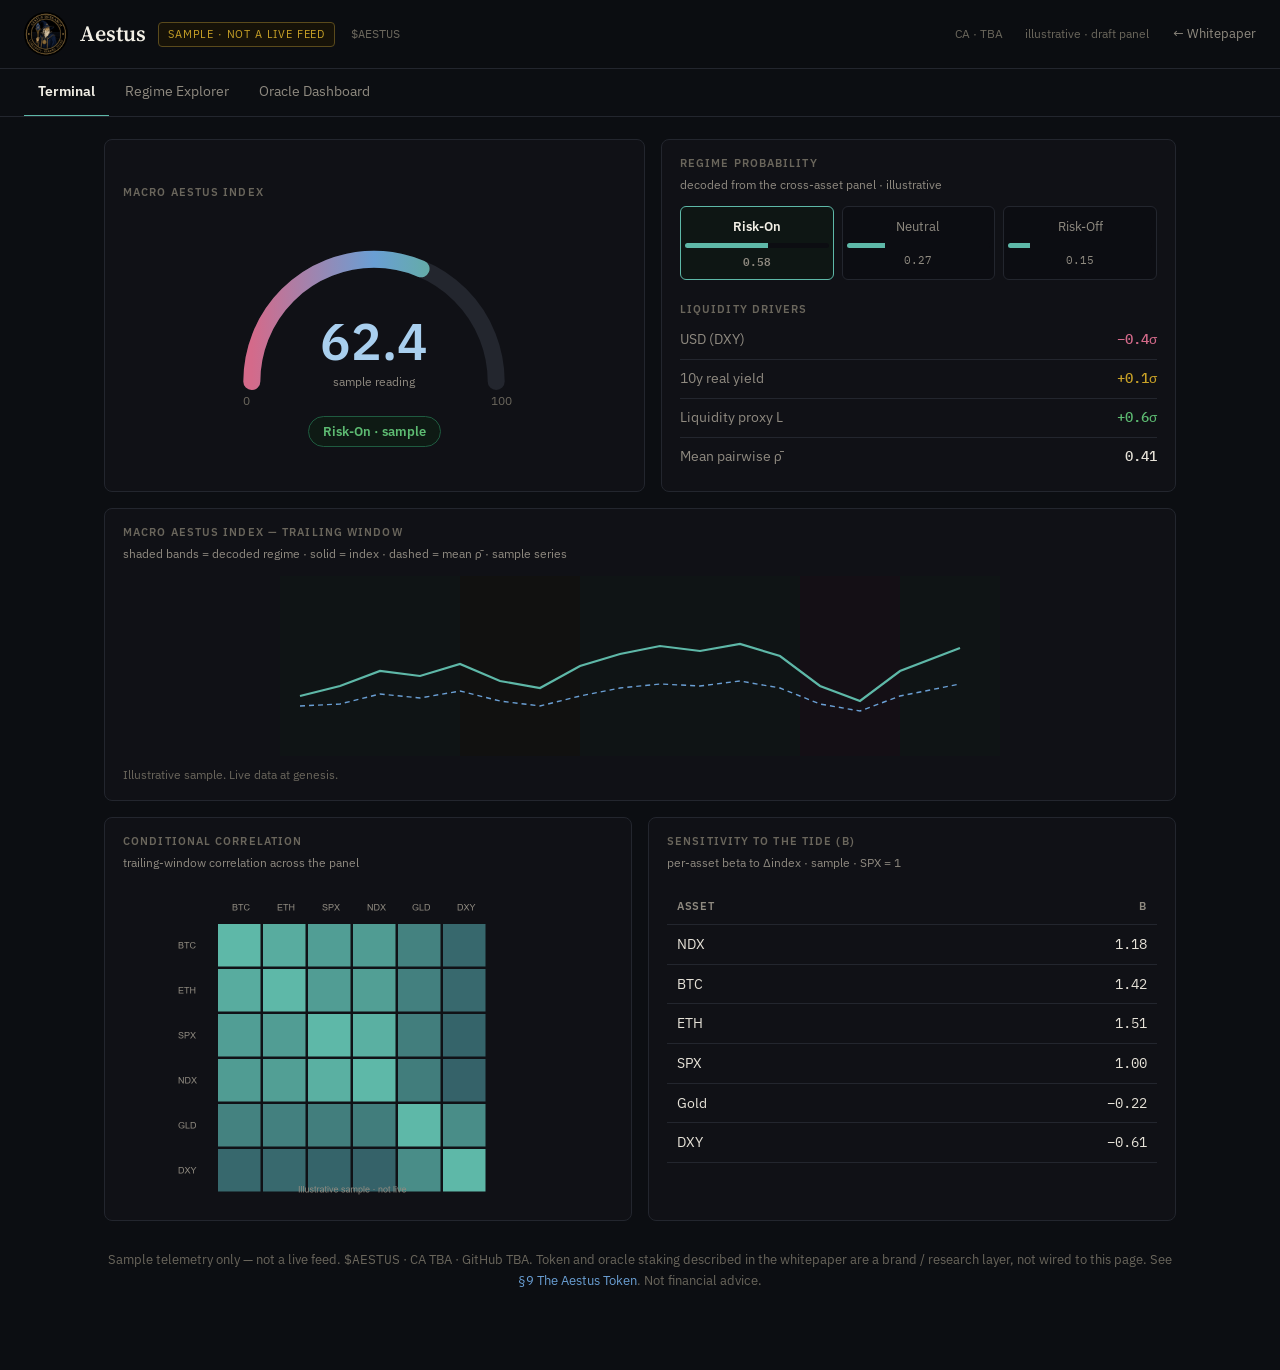
==== terminal.html @ 65a4066f "Add Aestus whitepaper site, SAMPLE Terminal, and brand assets. Co-authored-by: Cursor <cursoragent@c" ====
<!DOCTYPE html>
<html lang="en">
<head>
  <meta charset="UTF-8" />
  <meta name="viewport" content="width=device-width, initial-scale=1" />
  <title>Aestus Terminal</title>
  <meta name="description" content="Aestus Terminal — sample reading of the Macro Aestus Index." />
  <link rel="icon" href="assets/favicon.ico" sizes="any" />
  <link rel="icon" type="image/png" sizes="32x32" href="assets/favicon-32.png" />
  <link rel="icon" type="image/png" sizes="16x16" href="assets/favicon-16.png" />
  <link rel="apple-touch-icon" sizes="180x180" href="assets/apple-touch-icon.png" />
  <link rel="preconnect" href="https://fonts.googleapis.com" />
  <link rel="preconnect" href="https://fonts.gstatic.com" crossorigin />
  <link href="https://fonts.googleapis.com/css2?family=IBM+Plex+Mono:wght@400;500&family=IBM+Plex+Sans:wght@400;500;600&family=Source+Serif+4:wght@400;600&display=swap" rel="stylesheet" />
  <link rel="stylesheet" href="style.css" />
</head>
<body>
<div class="topbar">
  <img src="assets/logo.png" alt="Aestus" />
  <span class="name">Aestus</span>
  <span class="badge">SAMPLE · not a live feed</span>
  <span class="meta mono" style="margin-left:4px">$AESTUS</span>
  <span class="spacer"></span>
  <span class="meta">CA · TBA</span>
  <span class="meta" style="margin-left:10px">illustrative · draft panel</span>
  <a href="index.html" style="font-size:13px;color:var(--muted);margin-left:12px">← Whitepaper</a>
</div>

<nav class="tabs" aria-label="Terminal views">
  <a href="#terminal" data-tab="terminal" class="active">Terminal</a>
  <a href="#regime" data-tab="regime">Regime Explorer</a>
  <a href="#oracle" data-tab="oracle">Oracle Dashboard</a>
</nav>

<div class="wrap">
  <section class="view active" id="view-terminal">
    <div class="grid row12">
      <div class="tcard gaugewrap">
        <h2 style="align-self:flex-start">Macro Aestus Index</h2>
        <svg viewBox="0 0 320 196" style="width:100%;max-width:340px" aria-label="Sample index gauge">
          <defs>
            <linearGradient id="g" x1="0" y1="0" x2="1" y2="0">
              <stop offset="0" stop-color="#d46a8a"/>
              <stop offset="0.5" stop-color="#6a9fd4"/>
              <stop offset="1" stop-color="#5dbb72"/>
            </linearGradient>
          </defs>
          <path d="M45 168 A 115 115 0 0 1 275 168" fill="none" stroke="#23262e" stroke-width="16" stroke-linecap="round"/>
          <path id="gaugeArc" d="M45 168 A 115 115 0 0 1 275 168" fill="none" stroke="url(#g)" stroke-width="16" stroke-linecap="round" stroke-dasharray="226 1000"/>
          <text x="160" y="148" text-anchor="middle" font-family="Source Serif 4,serif" font-size="48" font-weight="600" fill="#a9cfee">62.4</text>
          <text x="160" y="172" text-anchor="middle" font-size="11.5" fill="#8f8a80">sample reading</text>
          <text x="40" y="190" text-anchor="middle" font-size="11" fill="#6a665c">0</text>
          <text x="280" y="190" text-anchor="middle" font-size="11" fill="#6a665c">100</text>
        </svg>
        <div class="regime-tag">Risk-On · sample</div>
      </div>
      <div class="tcard">
        <h2>Regime probability</h2>
        <div class="sub">decoded from the cross-asset panel · illustrative</div>
        <div class="regime-pill-row">
          <div class="pill cur">Risk-On<div class="prob"><i style="width:58%"></i></div><div class="mono" style="font-size:11px;margin-top:4px;color:var(--muted)">0.58</div></div>
          <div class="pill">Neutral<div class="prob"><i style="width:27%"></i></div><div class="mono" style="font-size:11px;margin-top:4px;color:var(--muted)">0.27</div></div>
          <div class="pill">Risk-Off<div class="prob"><i style="width:15%"></i></div><div class="mono" style="font-size:11px;margin-top:4px;color:var(--muted)">0.15</div></div>
        </div>
        <h2 style="margin-top:22px">Liquidity drivers</h2>
        <div class="drv"><span class="k">USD (DXY)</span><span class="v" style="color:var(--off)">−0.4σ</span></div>
        <div class="drv"><span class="k">10y real yield</span><span class="v" style="color:var(--warn)">+0.1σ</span></div>
        <div class="drv"><span class="k">Liquidity proxy L</span><span class="v" style="color:var(--green)">+0.6σ</span></div>
        <div class="drv"><span class="k">Mean pairwise ρ̄</span><span class="v">0.41</span></div>
      </div>
    </div>

    <div class="tcard" style="margin-top:16px">
      <h2>Macro Aestus Index — trailing window</h2>
      <div class="sub">shaded bands = decoded regime · solid = index · dashed = mean ρ̄ · sample series</div>
      <svg class="sample-chart" viewBox="0 0 720 180" aria-hidden="true">
        <rect x="0" y="0" width="180" height="180" fill="#0e1a14" opacity="0.45"/>
        <rect x="180" y="0" width="120" height="180" fill="#161208" opacity="0.35"/>
        <rect x="300" y="0" width="220" height="180" fill="#0e1a14" opacity="0.45"/>
        <rect x="520" y="0" width="100" height="180" fill="#1a0e14" opacity="0.4"/>
        <rect x="620" y="0" width="100" height="180" fill="#0e1a14" opacity="0.45"/>
        <polyline fill="none" stroke="#5eb8a8" stroke-width="2.2"
          points="20,120 60,110 100,95 140,100 180,88 220,105 260,112 300,90 340,78 380,70 420,75 460,68 500,80 540,110 580,125 620,95 680,72"/>
        <polyline fill="none" stroke="#6a9fd4" stroke-width="1.4" stroke-dasharray="5 4"
          points="20,130 60,128 100,118 140,122 180,115 220,125 260,130 300,120 340,112 380,108 420,110 460,105 500,112 540,128 580,135 620,120 680,108"/>
      </svg>
      <div class="note">Illustrative sample. Live data at genesis.</div>
    </div>

    <div class="grid row2" style="margin-top:16px">
      <div class="tcard">
        <h2>Conditional correlation</h2>
        <div class="sub">trailing-window correlation across the panel</div>
        <img class="heatimg" src="assets/heatmap.png" width="420" height="320" alt="Illustrative correlation heatmap" />
      </div>
      <div class="tcard">
        <h2>Sensitivity to the tide (β)</h2>
        <div class="sub">per-asset beta to Δindex · sample · SPX = 1</div>
        <table>
          <thead><tr><th>Asset</th><th style="text-align:right">β</th></tr></thead>
          <tbody>
            <tr><td>NDX</td><td class="mono" style="text-align:right">1.18</td></tr>
            <tr><td>BTC</td><td class="mono" style="text-align:right">1.42</td></tr>
            <tr><td>ETH</td><td class="mono" style="text-align:right">1.51</td></tr>
            <tr><td>SPX</td><td class="mono" style="text-align:right">1.00</td></tr>
            <tr><td>Gold</td><td class="mono" style="text-align:right">−0.22</td></tr>
            <tr><td>DXY</td><td class="mono" style="text-align:right">−0.61</td></tr>
          </tbody>
        </table>
      </div>
    </div>
  </section>

  <section class="view" id="view-regime">
    <div class="grid row12">
      <div class="tcard">
        <h2>Hidden Markov regime model</h2>
        <div class="sub">3 latent states · illustrative topology</div>
        <svg viewBox="0 0 360 180" style="width:100%;height:auto;display:block">
          <circle cx="55" cy="95" r="34" fill="#0e1a14" stroke="#5dbb72" stroke-width="1.5"/>
          <text x="55" y="92" text-anchor="middle" fill="#e9efe9" font-size="12" font-weight="600">Risk-On</text>
          <text x="55" y="108" text-anchor="middle" fill="#7e8a7e" font-size="9">low ρ̄</text>
          <circle cx="180" cy="95" r="34" fill="#161208" stroke="#c9a227" stroke-width="1.5"/>
          <text x="180" y="92" text-anchor="middle" fill="#efe9e0" font-size="12" font-weight="600">Neutral</text>
          <text x="180" y="108" text-anchor="middle" fill="#8b8275" font-size="9">mid ρ̄</text>
          <circle cx="305" cy="95" r="34" fill="#1a0e14" stroke="#d46a8a" stroke-width="1.5"/>
          <text x="305" y="92" text-anchor="middle" fill="#fbe7ee" font-size="12" font-weight="600">Risk-Off</text>
          <text x="305" y="108" text-anchor="middle" fill="#d68aa0" font-size="9">ρ̄ → 1</text>
          <path d="M90 85 Q120 60 145 85" fill="none" stroke="#6a9fd4" stroke-width="1.2"/>
          <path d="M215 85 Q250 60 270 85" fill="none" stroke="#6a9fd4" stroke-width="1.2"/>
        </svg>
      </div>
      <div class="tcard">
        <h2>Transition matrix A · sample</h2>
        <div class="sub">P(s<sub>t</sub> | s<sub>t−1</sub>) — illustrative</div>
        <table>
          <thead><tr><th></th><th>On</th><th>Neu</th><th>Off</th></tr></thead>
          <tbody>
            <tr><td>On</td><td class="mono">0.94</td><td class="mono">0.05</td><td class="mono">0.01</td></tr>
            <tr><td>Neu</td><td class="mono">0.06</td><td class="mono">0.88</td><td class="mono">0.06</td></tr>
            <tr><td>Off</td><td class="mono">0.02</td><td class="mono">0.16</td><td class="mono">0.82</td></tr>
          </tbody>
        </table>
        <div class="note">Sample persistence. Not estimated from a live window on this page.</div>
      </div>
    </div>
    <div class="tcard" style="margin-top:16px">
      <h2>Regime statistics · sample</h2>
      <table>
        <thead><tr><th>Regime</th><th style="text-align:right">Mean ρ̄</th><th style="text-align:right">Ann. vol</th><th style="text-align:right">Share</th></tr></thead>
        <tbody>
          <tr><td>Risk-On</td><td class="mono" style="text-align:right">0.32</td><td class="mono" style="text-align:right">12%</td><td class="mono" style="text-align:right">48%</td></tr>
          <tr><td>Neutral</td><td class="mono" style="text-align:right">0.45</td><td class="mono" style="text-align:right">16%</td><td class="mono" style="text-align:right">34%</td></tr>
          <tr><td>Risk-Off</td><td class="mono" style="text-align:right">0.78</td><td class="mono" style="text-align:right">28%</td><td class="mono" style="text-align:right">18%</td></tr>
        </tbody>
      </table>
    </div>
  </section>

  <section class="view" id="view-oracle">
    <div class="grid row12">
      <div class="tcard">
        <h2>Latest report · sample</h2>
        <div class="sub">model output shape for one epoch</div>
        <div class="kv"><span class="k">Regime</span><span class="v">Risk-On</span></div>
        <div class="kv"><span class="k">Index T</span><span class="v">62.4</span></div>
        <div class="kv"><span class="k">P(on)</span><span class="v">0.58</span></div>
        <div class="kv"><span class="k">Methodology</span><span class="v">v0.1-draft</span></div>
        <div class="kv"><span class="k">Input hash</span><span class="v">0xsample…</span></div>
        <div class="note">On-chain contract is <strong>not deployed</strong>. Operator fields are placeholders.</div>
      </div>
      <div class="tcard">
        <h2>Oracle parameters · research vision</h2>
        <div class="sub">direction, not entitlement</div>
        <div class="kv"><span class="k">Settlement chain</span><span class="v">L2 · TBA</span></div>
        <div class="kv"><span class="k">Contract</span><span class="v">not deployed</span></div>
        <div class="kv"><span class="k">Reporting epoch</span><span class="v">1 day</span></div>
        <div class="kv"><span class="k">Challenge window</span><span class="v">hours-scale</span></div>
        <div class="kv"><span class="k">Operators</span><span class="v">1 (intended first stage)</span></div>
        <div class="kv"><span class="k">Verification</span><span class="v">optimistic</span></div>
      </div>
    </div>
    <div class="tcard" style="margin-top:16px">
      <h2>Pipeline</h2>
      <div class="sub">how a report would reach the chain — when built</div>
      <div class="flow">
        <div class="flow-node"><div class="lbl">Off-chain</div><div class="ln">data pipeline</div><div class="ln">model engine</div><div class="ln">operator node</div></div>
        <div class="flow-arrow">→</div>
        <div class="flow-node"><div class="lbl">Bridge</div><div class="ln">signed report</div><div class="ln mono">{regime, T, hash, sig}</div></div>
        <div class="flow-arrow">→</div>
        <div class="flow-node"><div class="lbl">On-chain · L2</div><div class="ln mono">AestusOracle.sol</div><div class="ln">store · challenge · finalize</div></div>
      </div>
    </div>
  </section>

  <div class="foot">
    Sample telemetry only — not a live feed.
    <span class="mono">$AESTUS</span> · CA TBA · GitHub TBA.
    Token and oracle staking described in the whitepaper are a brand / research layer,
    not wired to this page. See <a href="index.html#token">§9 The Aestus Token</a>.
    Not financial advice.
  </div>
</div>

<script>
(function () {
  var tabs = Array.prototype.slice.call(document.querySelectorAll('.tabs a'));
  var views = {
    terminal: document.getElementById('view-terminal'),
    regime: document.getElementById('view-regime'),
    oracle: document.getElementById('view-oracle')
  };
  function show(name) {
    Object.keys(views).forEach(function (k) {
      views[k].classList.toggle('active', k === name);
    });
    tabs.forEach(function (a) {
      a.classList.toggle('active', a.getAttribute('data-tab') === name);
    });
  }
  tabs.forEach(function (a) {
    a.addEventListener('click', function (e) {
      e.preventDefault();
      show(a.getAttribute('data-tab'));
      history.replaceState(null, '', '#' + a.getAttribute('data-tab'));
    });
  });
  var hash = (location.hash || '#terminal').slice(1);
  if (!views[hash]) hash = 'terminal';
  show(hash);
})();
</script>
</body>
</html>
---- style.css ----
:root {
  --paper: #0c0e12;
  --card: #08090c;
  --ink: #e6e2d8;
  --head: #f2efe6;
  --muted: #8f8a80;
  --faint: #6a665c;
  --rule: #23262e;
  --accent: #5eb8a8;
  --accent-soft: #7ec9bc;
  --gold: #c9a227;
  --navy: #1a2744;
  --link: #6a9fd4;
  --panel: #101116;
  --green: #5dbb72;
  --warn: #c9a227;
  --off: #d46a8a;
  --sidebar: 232px;
}

* { box-sizing: border-box; }
html { scroll-behavior: smooth; }
body {
  margin: 0;
  background: var(--paper);
  color: var(--ink);
  font-family: "Source Serif 4", "Times New Roman", serif;
  font-size: 17px;
  line-height: 1.62;
  -webkit-font-smoothing: antialiased;
}
a { color: var(--link); text-decoration: none; }
a:hover { text-decoration: underline; }
::selection { background: var(--link); color: #111; }

.layout {
  display: grid;
  grid-template-columns: var(--sidebar) minmax(0, 1fr);
  max-width: 1180px;
  margin: 0 auto;
}
.sidebar {
  align-self: start;
  position: sticky;
  top: 0;
  max-height: 100vh;
  overflow-y: auto;
  padding: 40px 22px 48px;
  font-family: "IBM Plex Sans", system-ui, sans-serif;
  border-right: 1px solid var(--rule);
}
.brand {
  display: flex;
  align-items: center;
  gap: 10px;
  margin: 8px 0 32px;
}
.brand img {
  height: 52px;
  width: auto;
  border-radius: 50%;
  flex: 0 0 auto;
}
.brand .word {
  font-family: "Source Serif 4", serif;
  font-size: 26px;
  font-weight: 600;
  letter-spacing: 0.02em;
  color: var(--head);
}
.nav-group { margin-top: 24px; }
.nav-label {
  font-size: 10px;
  font-weight: 600;
  text-transform: uppercase;
  letter-spacing: 0.12em;
  margin-bottom: 8px;
  color: var(--faint);
}
.nav-group a {
  display: flex;
  align-items: center;
  gap: 6px;
  color: var(--muted);
  font-size: 13px;
  line-height: 1.4;
  padding: 4px 0;
}
.nav-group a:hover { color: var(--head); text-decoration: none; }
.toc a.active { color: var(--head); font-weight: 600; }
.ext { width: 7px; height: 7px; flex: 0 0 auto; opacity: 0.7; }
.side-meta {
  display: flex;
  justify-content: space-between;
  gap: 8px;
  font-size: 12.5px;
  padding: 4px 0;
  color: var(--muted);
}
.side-meta .k { color: var(--faint); }
.side-meta .v { color: var(--head); text-align: right; }
.side-meta .mono, .mono { font-family: "IBM Plex Mono", monospace; }
a[aria-disabled="true"] {
  opacity: 0.65;
  pointer-events: none;
  cursor: default;
}

.main { min-width: 0; padding: 40px 28px 120px; }
.card {
  background: var(--card);
  max-width: 780px;
  margin: 0 auto;
  padding: 64px 56px;
  border: 1px solid var(--rule);
  animation: fadeIn 0.7s ease both;
}
@keyframes fadeIn {
  from { opacity: 0; transform: translateY(6px); }
  to { opacity: 1; transform: none; }
}
@media (prefers-reduced-motion: reduce) {
  .card { animation: none; }
  html { scroll-behavior: auto; }
}

.doc-title {
  font-size: 34px;
  line-height: 1.15;
  font-weight: 600;
  text-align: center;
  margin: 0 0 10px;
  color: var(--head);
  letter-spacing: 0.01em;
}
.subtitle {
  text-align: center;
  color: var(--accent-soft);
  font-size: 18px;
  font-style: italic;
  margin: 0 0 16px;
}
.byline {
  text-align: center;
  color: var(--muted);
  font-size: 15px;
  margin-bottom: 4px;
}
.byline a { color: var(--muted); }
.docdate {
  text-align: center;
  color: var(--faint);
  font-size: 14px;
  margin-bottom: 36px;
  font-style: italic;
}
.abstract {
  font-size: 16px;
  margin: 0 auto 24px;
  max-width: 640px;
}
.abstract .ab-label { font-weight: 600; font-style: italic; }
.keywords {
  font-size: 14px;
  color: var(--muted);
  max-width: 640px;
  margin: 0 auto 18px;
  font-family: "IBM Plex Sans", sans-serif;
}
.emblem {
  display: block;
  text-align: center;
  margin: 28px 0 8px;
}
.emblem img {
  height: 88px;
  width: auto;
  border-radius: 50%;
}

h2 {
  font-size: 24px;
  line-height: 1.35;
  font-weight: 700;
  margin: 40px 0 14px;
  scroll-margin-top: 24px;
  color: var(--head);
}
h3 {
  font-size: 18px;
  line-height: 1.35;
  font-weight: 600;
  margin: 22px 0 10px;
  scroll-margin-top: 24px;
  color: var(--head);
}
p { margin: 0 0 18px; }
ul, ol { margin: 0 0 18px; padding-left: 22px; }
li { margin: 5px 0; }
strong { font-weight: 600; }

.eq {
  text-align: center;
  font-style: italic;
  font-size: 17px;
  margin: 22px 0;
  color: var(--head);
  position: relative;
  padding: 0 36px;
}
.eq .num {
  font-style: normal;
  color: var(--faint);
  position: absolute;
  right: 0;
  font-size: 13px;
  font-family: "IBM Plex Mono", monospace;
}

pre, .algo {
  background: var(--panel);
  border: 1px solid var(--rule);
  border-radius: 4px;
  margin: 18px 0;
  font-family: "IBM Plex Mono", monospace;
  font-size: 12.5px;
  line-height: 1.55;
  color: #cfd2cf;
}
pre { padding: 14px 16px; overflow-x: auto; }
.algo .algo-title {
  background: #15161c;
  border-bottom: 1px solid var(--rule);
  padding: 8px 14px;
  font-weight: 600;
  color: var(--head);
  font-family: "IBM Plex Sans", sans-serif;
  font-size: 12.5px;
}
.algo pre { border: none; margin: 0; background: none; border-radius: 0; }
code {
  font-family: "IBM Plex Mono", monospace;
  font-size: 0.86em;
  background: var(--panel);
  padding: 1px 5px;
  border-radius: 3px;
}

table {
  width: 100%;
  border-collapse: collapse;
  margin: 18px 0;
  font-size: 14px;
  font-family: "IBM Plex Sans", sans-serif;
}
th, td {
  text-align: left;
  padding: 8px 10px;
  border-bottom: 1px solid var(--rule);
  vertical-align: top;
}
th {
  font-weight: 600;
  color: var(--muted);
  font-size: 11px;
  letter-spacing: 0.06em;
  text-transform: uppercase;
}

.figure { margin: 28px 0; text-align: center; }
.figure .frame {
  background: var(--panel);
  border: 1px solid var(--rule);
  border-radius: 6px;
  padding: 16px;
}
.figcaption {
  font-size: 13.5px;
  color: var(--muted);
  margin-top: 10px;
  font-style: italic;
  text-align: left;
}
.callout {
  border-left: 3px solid var(--gold);
  background: #12100c;
  padding: 12px 16px;
  margin: 20px 0;
  font-size: 16px;
}
.honesty {
  border: 1px solid var(--rule);
  background: #0e1014;
  padding: 18px 20px;
  margin: 22px 0;
}
.honesty h4 {
  margin: 0 0 10px;
  font-family: "IBM Plex Sans", sans-serif;
  font-size: 12px;
  letter-spacing: 0.1em;
  text-transform: uppercase;
  color: var(--gold);
  font-style: normal;
  font-weight: 600;
}
.flow {
  display: flex;
  align-items: stretch;
  margin: 22px 0;
  font-family: "IBM Plex Sans", sans-serif;
}
.flow-node {
  flex: 1;
  background: var(--panel);
  border: 1px solid var(--rule);
  border-radius: 6px;
  padding: 12px 14px;
  min-width: 0;
}
.flow-node .lbl {
  font-size: 10px;
  letter-spacing: 0.12em;
  text-transform: uppercase;
  color: var(--accent);
  margin-bottom: 8px;
  font-weight: 600;
}
.flow-node .ln { font-size: 13px; line-height: 1.55; }
.flow-node .ln.mono {
  font-family: "IBM Plex Mono", monospace;
  font-size: 11.5px;
  color: var(--muted);
}
.flow-arrow {
  display: flex;
  align-items: center;
  justify-content: center;
  color: var(--muted);
  font-size: 16px;
  flex: 0 0 24px;
}
.footnote {
  font-size: 13.5px;
  color: var(--muted);
  border-top: 1px solid var(--rule);
  margin-top: 48px;
  padding-top: 14px;
}
.footer {
  font-family: "IBM Plex Sans", sans-serif;
  font-size: 12.5px;
  color: var(--faint);
  text-align: center;
  margin-top: 48px;
}
hr {
  border: none;
  border-top: 1px solid var(--rule);
  margin: 40px 0;
}

/* Terminal */
.topbar {
  display: flex;
  align-items: center;
  gap: 12px;
  padding: 12px 24px;
  border-bottom: 1px solid var(--rule);
  position: sticky;
  top: 0;
  background: rgba(12, 14, 18, 0.94);
  backdrop-filter: blur(8px);
  z-index: 10;
  font-family: "IBM Plex Sans", sans-serif;
}
.topbar img {
  height: 44px;
  width: auto;
  border-radius: 50%;
}
.topbar .name {
  font-family: "Source Serif 4", serif;
  font-size: 22px;
  font-weight: 600;
  color: var(--head);
}
.badge {
  display: inline-flex;
  align-items: center;
  gap: 6px;
  font-size: 10.5px;
  letter-spacing: 0.08em;
  text-transform: uppercase;
  color: var(--gold);
  border: 1px solid #5a4a1c;
  background: #161208;
  border-radius: 4px;
  padding: 3px 9px;
}
.topbar .spacer { flex: 1; }
.topbar .meta { font-size: 12px; color: var(--faint); }
.tabs {
  display: flex;
  gap: 2px;
  padding: 0 24px;
  border-bottom: 1px solid var(--rule);
  position: sticky;
  top: 69px;
  background: var(--paper);
  z-index: 9;
  overflow-x: auto;
  font-family: "IBM Plex Sans", sans-serif;
}
.tabs a {
  padding: 12px 14px;
  font-size: 13.5px;
  color: var(--muted);
  border-bottom: 2px solid transparent;
  margin-bottom: -1px;
  white-space: nowrap;
}
.tabs a:hover { color: var(--ink); text-decoration: none; }
.tabs a.active {
  color: var(--head);
  border-bottom-color: var(--accent);
  font-weight: 600;
}
.wrap {
  max-width: 1120px;
  margin: 0 auto;
  padding: 22px 24px 80px;
  font-family: "IBM Plex Sans", sans-serif;
  font-size: 14px;
}
.view { display: none; }
.view.active { display: block; }
.grid { display: grid; gap: 16px; }
.row2 { grid-template-columns: 1fr 1fr; }
.row12 { grid-template-columns: 1.05fr 1fr; }
.tcard {
  background: var(--panel);
  border: 1px solid var(--rule);
  border-radius: 8px;
  padding: 16px 18px;
}
.tcard h2 {
  margin: 0 0 4px;
  font-size: 11px;
  letter-spacing: 0.1em;
  text-transform: uppercase;
  color: var(--faint);
  font-weight: 600;
  font-family: "IBM Plex Sans", sans-serif;
}
.tcard .sub {
  font-size: 12px;
  color: var(--muted);
  margin-bottom: 12px;
}
.gaugewrap {
  display: flex;
  flex-direction: column;
  align-items: center;
  justify-content: center;
}
.regime-tag {
  margin-top: 4px;
  font-size: 13px;
  font-weight: 600;
  padding: 4px 14px;
  border-radius: 999px;
  border: 1px solid #1f5b40;
  color: var(--green);
  background: #0e1a14;
}
.regime-pill-row { display: flex; gap: 8px; margin-top: 6px; width: 100%; }
.pill {
  flex: 1;
  text-align: center;
  padding: 9px 4px;
  border-radius: 6px;
  border: 1px solid var(--rule);
  font-size: 12.5px;
  color: var(--muted);
  background: #0c0d12;
}
.pill.cur {
  color: var(--head);
  border-color: var(--accent);
  background: #0e1614;
  font-weight: 600;
}
.prob {
  margin-top: 7px;
  height: 5px;
  border-radius: 3px;
  background: #0c0d12;
  overflow: hidden;
}
.prob > i { display: block; height: 100%; background: var(--accent); }
.drv, .kv {
  display: flex;
  justify-content: space-between;
  align-items: center;
  padding: 8px 0;
  border-bottom: 1px solid var(--rule);
  font-size: 13.5px;
}
.drv:last-child, .kv:last-child { border-bottom: none; }
.drv .k, .kv .k { color: var(--muted); }
.drv .v, .kv .v {
  font-family: "IBM Plex Mono", monospace;
  font-weight: 500;
  text-align: right;
}
.mono { font-family: "IBM Plex Mono", monospace; }
.heatimg { width: 100%; max-width: 420px; display: block; margin: 6px auto 0; }
.note {
  font-size: 12px;
  color: var(--faint);
  margin-top: 10px;
  line-height: 1.5;
}
.foot {
  margin-top: 28px;
  font-size: 12.5px;
  color: var(--faint);
  text-align: center;
  line-height: 1.65;
}
.sample-chart {
  width: 100%;
  height: 180px;
  display: block;
}

@media (max-width: 980px) {
  .layout { grid-template-columns: 1fr; }
  .sidebar {
    position: static;
    max-height: none;
    border-right: none;
    border-bottom: 1px solid var(--rule);
  }
  .main { padding: 20px 12px 72px; }
  .card { padding: 32px 20px; }
  .row2, .row12 { grid-template-columns: 1fr; }
}
@media (max-width: 560px) {
  .flow { flex-direction: column; }
  .flow-arrow { height: 22px; transform: rotate(90deg); }
}
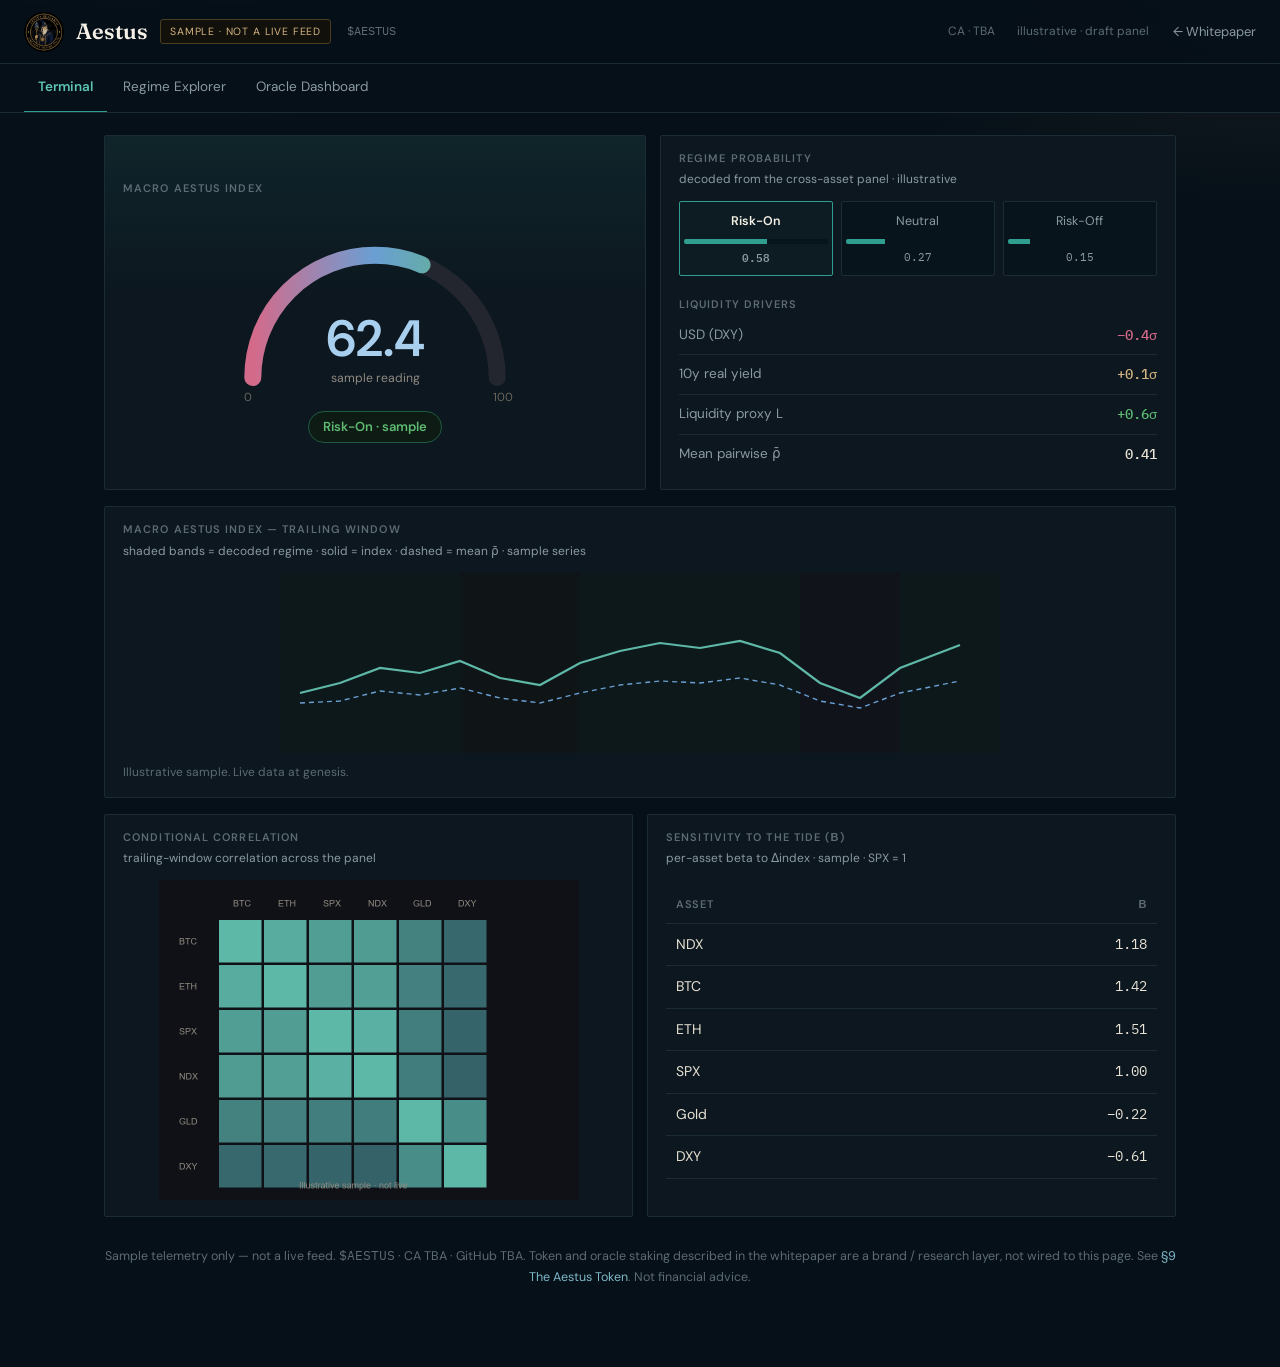
==== commit d0d3b9c9: "Redesign layout: top bar, tide hero, horizontal TOC. Co-authored-by: Cursor <cursoragent@cursor.com>" ====
--- a/terminal.html
+++ b/terminal.html
@@ -11,10 +11,10 @@
   <link rel="apple-touch-icon" sizes="180x180" href="assets/apple-touch-icon.png" />
   <link rel="preconnect" href="https://fonts.googleapis.com" />
   <link rel="preconnect" href="https://fonts.gstatic.com" crossorigin />
-  <link href="https://fonts.googleapis.com/css2?family=IBM+Plex+Mono:wght@400;500&family=IBM+Plex+Sans:wght@400;500;600&family=Source+Serif+4:wght@400;600&display=swap" rel="stylesheet" />
+  <link href="https://fonts.googleapis.com/css2?family=DM+Sans:opsz,wght@9..40,400;9..40,500;9..40,600&family=Fraunces:opsz,wght@9..144,500;9..144,600&family=IBM+Plex+Mono:wght@400;500&display=swap" rel="stylesheet" />
   <link rel="stylesheet" href="style.css" />
 </head>
-<body>
+<body class="terminal-page">
 <div class="topbar">
   <img src="assets/logo.png" alt="Aestus" />
   <span class="name">Aestus</span>
--- a/style.css
+++ b/style.css
@@ -1,240 +1,359 @@
 :root {
-  --paper: #0c0e12;
-  --card: #08090c;
-  --ink: #e6e2d8;
-  --head: #f2efe6;
-  --muted: #8f8a80;
-  --faint: #6a665c;
-  --rule: #23262e;
-  --accent: #5eb8a8;
-  --accent-soft: #7ec9bc;
-  --gold: #c9a227;
-  --navy: #1a2744;
-  --link: #6a9fd4;
-  --panel: #101116;
+  --bg: #061018;
+  --bg-2: #0a1822;
+  --ink: #e7e2d4;
+  --head: #f5f1e6;
+  --muted: #8a9aa3;
+  --faint: #5c6b74;
+  --rule: #1c2c36;
+  --tide: #2f9e8f;
+  --tide-bright: #5ec4b4;
+  --sand: #d4b483;
+  --link: #7eb8c9;
+  --panel: #0c171f;
   --green: #5dbb72;
-  --warn: #c9a227;
+  --warn: #d4b483;
   --off: #d46a8a;
-  --sidebar: 232px;
+  --bar-h: 64px;
 }
 
 * { box-sizing: border-box; }
 html { scroll-behavior: smooth; }
 body {
   margin: 0;
-  background: var(--paper);
+  background:
+    radial-gradient(1200px 480px at 10% -10%, rgba(47, 158, 143, 0.14), transparent 55%),
+    radial-gradient(900px 420px at 100% 0%, rgba(212, 180, 131, 0.08), transparent 50%),
+    var(--bg);
   color: var(--ink);
-  font-family: "Source Serif 4", "Times New Roman", serif;
-  font-size: 17px;
-  line-height: 1.62;
+  font-family: "Literata", "Source Serif 4", Georgia, serif;
+  font-size: 17.5px;
+  line-height: 1.68;
   -webkit-font-smoothing: antialiased;
 }
 a { color: var(--link); text-decoration: none; }
-a:hover { text-decoration: underline; }
-::selection { background: var(--link); color: #111; }
-
-.layout {
-  display: grid;
-  grid-template-columns: var(--sidebar) minmax(0, 1fr);
-  max-width: 1180px;
-  margin: 0 auto;
-}
-.sidebar {
-  align-self: start;
+a:hover { color: var(--tide-bright); text-decoration: underline; }
+::selection { background: var(--tide); color: #041016; }
+.mono { font-family: "IBM Plex Mono", monospace; }
+
+/* ——— Top bar ——— */
+.site-bar {
   position: sticky;
   top: 0;
-  max-height: 100vh;
-  overflow-y: auto;
-  padding: 40px 22px 48px;
-  font-family: "IBM Plex Sans", system-ui, sans-serif;
-  border-right: 1px solid var(--rule);
-}
-.brand {
+  z-index: 40;
+  height: var(--bar-h);
   display: flex;
   align-items: center;
-  gap: 10px;
-  margin: 8px 0 32px;
-}
-.brand img {
-  height: 52px;
+  gap: 14px;
+  padding: 0 28px;
+  background: rgba(6, 16, 24, 0.86);
+  backdrop-filter: blur(12px);
+  border-bottom: 1px solid var(--rule);
+  font-family: "DM Sans", "IBM Plex Sans", system-ui, sans-serif;
+}
+.site-bar img {
+  height: 40px;
   width: auto;
   border-radius: 50%;
-  flex: 0 0 auto;
-}
-.brand .word {
-  font-family: "Source Serif 4", serif;
-  font-size: 26px;
-  font-weight: 600;
-  letter-spacing: 0.02em;
-  color: var(--head);
-}
-.nav-group { margin-top: 24px; }
-.nav-label {
-  font-size: 10px;
-  font-weight: 600;
-  text-transform: uppercase;
-  letter-spacing: 0.12em;
-  margin-bottom: 8px;
-  color: var(--faint);
-}
-.nav-group a {
-  display: flex;
-  align-items: center;
-  gap: 6px;
-  color: var(--muted);
-  font-size: 13px;
-  line-height: 1.4;
-  padding: 4px 0;
-}
-.nav-group a:hover { color: var(--head); text-decoration: none; }
-.toc a.active { color: var(--head); font-weight: 600; }
-.ext { width: 7px; height: 7px; flex: 0 0 auto; opacity: 0.7; }
-.side-meta {
-  display: flex;
-  justify-content: space-between;
-  gap: 8px;
-  font-size: 12.5px;
-  padding: 4px 0;
-  color: var(--muted);
-}
-.side-meta .k { color: var(--faint); }
-.side-meta .v { color: var(--head); text-align: right; }
-.side-meta .mono, .mono { font-family: "IBM Plex Mono", monospace; }
-a[aria-disabled="true"] {
-  opacity: 0.65;
-  pointer-events: none;
-  cursor: default;
-}
-
-.main { min-width: 0; padding: 40px 28px 120px; }
-.card {
-  background: var(--card);
-  max-width: 780px;
-  margin: 0 auto;
-  padding: 64px 56px;
-  border: 1px solid var(--rule);
-  animation: fadeIn 0.7s ease both;
-}
-@keyframes fadeIn {
-  from { opacity: 0; transform: translateY(6px); }
-  to { opacity: 1; transform: none; }
-}
-@media (prefers-reduced-motion: reduce) {
-  .card { animation: none; }
-  html { scroll-behavior: auto; }
-}
-
-.doc-title {
-  font-size: 34px;
-  line-height: 1.15;
-  font-weight: 600;
-  text-align: center;
-  margin: 0 0 10px;
+}
+.site-bar .word {
+  font-family: "Fraunces", Georgia, serif;
+  font-size: 22px;
+  font-weight: 600;
   color: var(--head);
   letter-spacing: 0.01em;
 }
-.subtitle {
-  text-align: center;
-  color: var(--accent-soft);
-  font-size: 18px;
+.site-bar .chip {
+  font-size: 11px;
+  letter-spacing: 0.08em;
+  text-transform: uppercase;
+  color: var(--sand);
+  border: 1px solid #4a3d22;
+  background: #12100a;
+  padding: 3px 8px;
+  border-radius: 3px;
+}
+.site-bar .spacer { flex: 1; }
+.site-bar nav {
+  display: flex;
+  gap: 18px;
+  align-items: center;
+  font-size: 13.5px;
+}
+.site-bar nav a { color: var(--muted); }
+.site-bar nav a:hover { color: var(--head); text-decoration: none; }
+.site-bar .meta { font-size: 12px; color: var(--faint); }
+a[aria-disabled="true"] {
+  opacity: 0.55;
+  pointer-events: none;
+}
+
+/* ——— Hero ——— */
+.hero {
+  position: relative;
+  overflow: hidden;
+  padding: 56px 28px 28px;
+  border-bottom: 1px solid var(--rule);
+  max-width: 1120px;
+  margin: 0 auto;
+}
+.hero-grid {
+  display: grid;
+  grid-template-columns: 1.2fr 0.8fr;
+  gap: 36px;
+  align-items: end;
+}
+.hero-kicker {
+  font-family: "DM Sans", sans-serif;
+  font-size: 11px;
+  letter-spacing: 0.16em;
+  text-transform: uppercase;
+  color: var(--tide-bright);
+  margin: 0 0 14px;
+}
+.hero h1 {
+  font-family: "Fraunces", Georgia, serif;
+  font-size: clamp(42px, 7vw, 72px);
+  font-weight: 550;
+  line-height: 0.95;
+  letter-spacing: -0.02em;
+  color: var(--head);
+  margin: 0 0 16px;
+}
+.hero .tag {
+  font-family: "Fraunces", Georgia, serif;
   font-style: italic;
-  margin: 0 0 16px;
-}
-.byline {
-  text-align: center;
-  color: var(--muted);
-  font-size: 15px;
-  margin-bottom: 4px;
-}
-.byline a { color: var(--muted); }
-.docdate {
-  text-align: center;
-  color: var(--faint);
-  font-size: 14px;
-  margin-bottom: 36px;
-  font-style: italic;
+  font-size: clamp(20px, 3vw, 28px);
+  color: var(--tide-bright);
+  margin: 0 0 18px;
+}
+.hero .support {
+  max-width: 34em;
+  color: var(--muted);
+  margin: 0;
+  font-size: 16.5px;
+}
+.hero-aside {
+  font-family: "DM Sans", sans-serif;
+  background: linear-gradient(160deg, rgba(47,158,143,0.12), transparent 60%), var(--panel);
+  border: 1px solid var(--rule);
+  border-radius: 2px;
+  padding: 18px 20px;
+}
+.hero-aside .row {
+  display: flex;
+  justify-content: space-between;
+  gap: 12px;
+  padding: 8px 0;
+  border-bottom: 1px solid var(--rule);
+  font-size: 13px;
+}
+.hero-aside .row:last-child { border-bottom: none; }
+.hero-aside .k { color: var(--faint); }
+.hero-aside .v { color: var(--head); font-family: "IBM Plex Mono", monospace; font-size: 12.5px; }
+
+.tide-svg {
+  display: block;
+  width: 100%;
+  height: 72px;
+  margin-top: 28px;
+  opacity: 0.9;
+}
+.tide-svg path {
+  fill: none;
+  stroke: var(--tide);
+  stroke-width: 1.6;
+}
+.tide-svg path.soft {
+  stroke: rgba(47, 158, 143, 0.35);
+  stroke-width: 1.2;
+}
+@media (prefers-reduced-motion: no-preference) {
+  .tide-svg path.pulse {
+    stroke-dasharray: 8 10;
+    animation: tideMove 18s linear infinite;
+  }
+}
+@keyframes tideMove {
+  to { stroke-dashoffset: -180; }
+}
+
+/* ——— Horizontal TOC ——— */
+.toc-strip {
+  position: sticky;
+  top: var(--bar-h);
+  z-index: 30;
+  background: rgba(6, 16, 24, 0.92);
+  backdrop-filter: blur(10px);
+  border-bottom: 1px solid var(--rule);
+  font-family: "DM Sans", sans-serif;
+}
+.toc-strip .inner {
+  max-width: 1120px;
+  margin: 0 auto;
+  padding: 0 28px;
+  display: flex;
+  gap: 4px;
+  overflow-x: auto;
+  scrollbar-width: thin;
+}
+.toc-strip a {
+  flex: 0 0 auto;
+  padding: 12px 10px;
+  font-size: 12px;
+  color: var(--faint);
+  border-bottom: 2px solid transparent;
+  white-space: nowrap;
+}
+.toc-strip a:hover { color: var(--ink); text-decoration: none; }
+.toc-strip a.active {
+  color: var(--tide-bright);
+  border-bottom-color: var(--tide);
+}
+
+/* ——— Reading sheet ——— */
+.sheet {
+  display: grid;
+  grid-template-columns: minmax(0, 720px) 72px;
+  gap: 48px;
+  max-width: 1120px;
+  margin: 0 auto;
+  padding: 48px 28px 120px;
+  justify-content: center;
+}
+.article { min-width: 0; }
+.marks {
+  position: sticky;
+  top: calc(var(--bar-h) + 56px);
+  align-self: start;
+  display: flex;
+  flex-direction: column;
+  gap: 10px;
+  font-family: "IBM Plex Mono", monospace;
+  font-size: 11px;
+  padding-top: 8px;
+}
+.marks a {
+  color: var(--faint);
+  text-align: right;
+  letter-spacing: 0.04em;
+}
+.marks a:hover,
+.marks a.active {
+  color: var(--tide-bright);
+  text-decoration: none;
+}
+
+.doc-meta {
+  display: flex;
+  flex-wrap: wrap;
+  gap: 10px 18px;
+  font-family: "DM Sans", sans-serif;
+  font-size: 13px;
+  color: var(--muted);
+  margin: 0 0 28px;
 }
 .abstract {
-  font-size: 16px;
-  margin: 0 auto 24px;
-  max-width: 640px;
-}
-.abstract .ab-label { font-weight: 600; font-style: italic; }
+  border-left: 3px solid var(--tide);
+  padding: 4px 0 4px 18px;
+  margin: 0 0 22px;
+  font-size: 16.5px;
+}
+.abstract .ab-label {
+  font-family: "DM Sans", sans-serif;
+  font-size: 11px;
+  letter-spacing: 0.12em;
+  text-transform: uppercase;
+  color: var(--tide-bright);
+  font-style: normal;
+  font-weight: 600;
+  display: block;
+  margin-bottom: 8px;
+}
 .keywords {
-  font-size: 14px;
-  color: var(--muted);
-  max-width: 640px;
-  margin: 0 auto 18px;
-  font-family: "IBM Plex Sans", sans-serif;
+  font-family: "DM Sans", sans-serif;
+  font-size: 13px;
+  color: var(--muted);
+  margin: 0 0 36px;
 }
 .emblem {
-  display: block;
-  text-align: center;
-  margin: 28px 0 8px;
+  display: flex;
+  justify-content: flex-start;
+  margin: 8px 0 40px;
 }
 .emblem img {
-  height: 88px;
+  height: 96px;
   width: auto;
   border-radius: 50%;
+  filter: drop-shadow(0 8px 24px rgba(47, 158, 143, 0.2));
 }
 
 h2 {
-  font-size: 24px;
-  line-height: 1.35;
-  font-weight: 700;
-  margin: 40px 0 14px;
-  scroll-margin-top: 24px;
+  font-family: "Fraunces", Georgia, serif;
+  font-size: 28px;
+  font-weight: 600;
+  line-height: 1.2;
+  margin: 52px 0 16px;
+  scroll-margin-top: 140px;
   color: var(--head);
-}
+  padding-top: 8px;
+  border-top: 1px solid var(--rule);
+}
+h2:first-of-type { border-top: none; margin-top: 24px; }
 h3 {
-  font-size: 18px;
-  line-height: 1.35;
-  font-weight: 600;
-  margin: 22px 0 10px;
-  scroll-margin-top: 24px;
-  color: var(--head);
-}
-p { margin: 0 0 18px; }
-ul, ol { margin: 0 0 18px; padding-left: 22px; }
+  font-family: "DM Sans", sans-serif;
+  font-size: 15px;
+  font-weight: 600;
+  letter-spacing: 0.02em;
+  margin: 28px 0 10px;
+  scroll-margin-top: 140px;
+  color: var(--sand);
+}
+p { margin: 0 0 16px; }
+ul, ol { margin: 0 0 16px; padding-left: 22px; }
 li { margin: 5px 0; }
-strong { font-weight: 600; }
+strong { font-weight: 600; color: var(--head); }
 
 .eq {
-  text-align: center;
+  text-align: left;
   font-style: italic;
   font-size: 17px;
   margin: 22px 0;
   color: var(--head);
   position: relative;
-  padding: 0 36px;
+  padding: 14px 18px;
+  background: var(--panel);
+  border: 1px solid var(--rule);
+  border-radius: 2px;
 }
 .eq .num {
   font-style: normal;
   color: var(--faint);
   position: absolute;
-  right: 0;
-  font-size: 13px;
+  right: 12px;
+  top: 12px;
+  font-size: 12px;
   font-family: "IBM Plex Mono", monospace;
 }
 
 pre, .algo {
   background: var(--panel);
   border: 1px solid var(--rule);
-  border-radius: 4px;
+  border-radius: 2px;
   margin: 18px 0;
   font-family: "IBM Plex Mono", monospace;
   font-size: 12.5px;
   line-height: 1.55;
-  color: #cfd2cf;
+  color: #c5d0d4;
 }
 pre { padding: 14px 16px; overflow-x: auto; }
 .algo .algo-title {
-  background: #15161c;
+  background: #0f1c25;
   border-bottom: 1px solid var(--rule);
   padding: 8px 14px;
   font-weight: 600;
   color: var(--head);
-  font-family: "IBM Plex Sans", sans-serif;
+  font-family: "DM Sans", sans-serif;
   font-size: 12.5px;
 }
 .algo pre { border: none; margin: 0; background: none; border-radius: 0; }
@@ -243,7 +362,7 @@
   font-size: 0.86em;
   background: var(--panel);
   padding: 1px 5px;
-  border-radius: 3px;
+  border-radius: 2px;
 }
 
 table {
@@ -251,27 +370,27 @@
   border-collapse: collapse;
   margin: 18px 0;
   font-size: 14px;
-  font-family: "IBM Plex Sans", sans-serif;
+  font-family: "DM Sans", sans-serif;
 }
 th, td {
   text-align: left;
-  padding: 8px 10px;
+  padding: 9px 10px;
   border-bottom: 1px solid var(--rule);
   vertical-align: top;
 }
 th {
   font-weight: 600;
-  color: var(--muted);
+  color: var(--faint);
   font-size: 11px;
   letter-spacing: 0.06em;
   text-transform: uppercase;
 }
 
-.figure { margin: 28px 0; text-align: center; }
+.figure { margin: 28px 0; }
 .figure .frame {
   background: var(--panel);
   border: 1px solid var(--rule);
-  border-radius: 6px;
+  border-radius: 2px;
   padding: 16px;
 }
 .figcaption {
@@ -279,28 +398,28 @@
   color: var(--muted);
   margin-top: 10px;
   font-style: italic;
-  text-align: left;
 }
 .callout {
-  border-left: 3px solid var(--gold);
-  background: #12100c;
+  border-left: 3px solid var(--sand);
+  background: rgba(212, 180, 131, 0.06);
   padding: 12px 16px;
   margin: 20px 0;
   font-size: 16px;
 }
 .honesty {
   border: 1px solid var(--rule);
-  background: #0e1014;
+  background: linear-gradient(135deg, rgba(47,158,143,0.08), transparent 50%), var(--panel);
   padding: 18px 20px;
   margin: 22px 0;
+  border-radius: 2px;
 }
 .honesty h4 {
   margin: 0 0 10px;
-  font-family: "IBM Plex Sans", sans-serif;
-  font-size: 12px;
-  letter-spacing: 0.1em;
-  text-transform: uppercase;
-  color: var(--gold);
+  font-family: "DM Sans", sans-serif;
+  font-size: 11px;
+  letter-spacing: 0.12em;
+  text-transform: uppercase;
+  color: var(--tide-bright);
   font-style: normal;
   font-weight: 600;
 }
@@ -308,13 +427,13 @@
   display: flex;
   align-items: stretch;
   margin: 22px 0;
-  font-family: "IBM Plex Sans", sans-serif;
+  font-family: "DM Sans", sans-serif;
 }
 .flow-node {
   flex: 1;
   background: var(--panel);
   border: 1px solid var(--rule);
-  border-radius: 6px;
+  border-radius: 2px;
   padding: 12px 14px;
   min-width: 0;
 }
@@ -322,7 +441,7 @@
   font-size: 10px;
   letter-spacing: 0.12em;
   text-transform: uppercase;
-  color: var(--accent);
+  color: var(--tide);
   margin-bottom: 8px;
   font-weight: 600;
 }
@@ -348,11 +467,10 @@
   padding-top: 14px;
 }
 .footer {
-  font-family: "IBM Plex Sans", sans-serif;
+  font-family: "DM Sans", sans-serif;
   font-size: 12.5px;
   color: var(--faint);
-  text-align: center;
-  margin-top: 48px;
+  margin-top: 36px;
 }
 hr {
   border: none;
@@ -360,27 +478,31 @@
   margin: 40px 0;
 }
 
-/* Terminal */
+/* ——— Terminal ——— */
+body.terminal-page {
+  font-family: "DM Sans", "IBM Plex Sans", system-ui, sans-serif;
+  font-size: 14px;
+}
 .topbar {
   display: flex;
   align-items: center;
   gap: 12px;
-  padding: 12px 24px;
+  padding: 0 24px;
+  height: var(--bar-h);
   border-bottom: 1px solid var(--rule);
   position: sticky;
   top: 0;
-  background: rgba(12, 14, 18, 0.94);
-  backdrop-filter: blur(8px);
+  background: rgba(6, 16, 24, 0.92);
+  backdrop-filter: blur(10px);
   z-index: 10;
-  font-family: "IBM Plex Sans", sans-serif;
 }
 .topbar img {
-  height: 44px;
+  height: 40px;
   width: auto;
   border-radius: 50%;
 }
 .topbar .name {
-  font-family: "Source Serif 4", serif;
+  font-family: "Fraunces", Georgia, serif;
   font-size: 22px;
   font-weight: 600;
   color: var(--head);
@@ -388,14 +510,13 @@
 .badge {
   display: inline-flex;
   align-items: center;
-  gap: 6px;
   font-size: 10.5px;
   letter-spacing: 0.08em;
   text-transform: uppercase;
-  color: var(--gold);
-  border: 1px solid #5a4a1c;
-  background: #161208;
-  border-radius: 4px;
+  color: var(--sand);
+  border: 1px solid #4a3d22;
+  background: #12100a;
+  border-radius: 3px;
   padding: 3px 9px;
 }
 .topbar .spacer { flex: 1; }
@@ -406,11 +527,10 @@
   padding: 0 24px;
   border-bottom: 1px solid var(--rule);
   position: sticky;
-  top: 69px;
-  background: var(--paper);
+  top: var(--bar-h);
+  background: var(--bg);
   z-index: 9;
   overflow-x: auto;
-  font-family: "IBM Plex Sans", sans-serif;
 }
 .tabs a {
   padding: 12px 14px;
@@ -422,26 +542,24 @@
 }
 .tabs a:hover { color: var(--ink); text-decoration: none; }
 .tabs a.active {
-  color: var(--head);
-  border-bottom-color: var(--accent);
+  color: var(--tide-bright);
+  border-bottom-color: var(--tide);
   font-weight: 600;
 }
 .wrap {
   max-width: 1120px;
   margin: 0 auto;
   padding: 22px 24px 80px;
-  font-family: "IBM Plex Sans", sans-serif;
-  font-size: 14px;
 }
 .view { display: none; }
 .view.active { display: block; }
-.grid { display: grid; gap: 16px; }
+.grid { display: grid; gap: 14px; }
 .row2 { grid-template-columns: 1fr 1fr; }
 .row12 { grid-template-columns: 1.05fr 1fr; }
 .tcard {
   background: var(--panel);
   border: 1px solid var(--rule);
-  border-radius: 8px;
+  border-radius: 2px;
   padding: 16px 18px;
 }
 .tcard h2 {
@@ -451,7 +569,9 @@
   text-transform: uppercase;
   color: var(--faint);
   font-weight: 600;
-  font-family: "IBM Plex Sans", sans-serif;
+  font-family: "DM Sans", sans-serif;
+  border: none;
+  padding: 0;
 }
 .tcard .sub {
   font-size: 12px;
@@ -463,6 +583,9 @@
   flex-direction: column;
   align-items: center;
   justify-content: center;
+  background:
+    linear-gradient(180deg, rgba(47,158,143,0.1), transparent 45%),
+    var(--panel);
 }
 .regime-tag {
   margin-top: 4px;
@@ -479,26 +602,26 @@
   flex: 1;
   text-align: center;
   padding: 9px 4px;
-  border-radius: 6px;
+  border-radius: 2px;
   border: 1px solid var(--rule);
   font-size: 12.5px;
   color: var(--muted);
-  background: #0c0d12;
+  background: #08141b;
 }
 .pill.cur {
   color: var(--head);
-  border-color: var(--accent);
-  background: #0e1614;
+  border-color: var(--tide);
+  background: #0c1c22;
   font-weight: 600;
 }
 .prob {
   margin-top: 7px;
   height: 5px;
-  border-radius: 3px;
-  background: #0c0d12;
+  border-radius: 2px;
+  background: #08141b;
   overflow: hidden;
 }
-.prob > i { display: block; height: 100%; background: var(--accent); }
+.prob > i { display: block; height: 100%; background: var(--tide); }
 .drv, .kv {
   display: flex;
   justify-content: space-between;
@@ -514,7 +637,6 @@
   font-weight: 500;
   text-align: right;
 }
-.mono { font-family: "IBM Plex Mono", monospace; }
 .heatimg { width: 100%; max-width: 420px; display: block; margin: 6px auto 0; }
 .note {
   font-size: 12px;
@@ -535,19 +657,20 @@
   display: block;
 }
 
-@media (max-width: 980px) {
-  .layout { grid-template-columns: 1fr; }
-  .sidebar {
-    position: static;
-    max-height: none;
-    border-right: none;
-    border-bottom: 1px solid var(--rule);
-  }
-  .main { padding: 20px 12px 72px; }
-  .card { padding: 32px 20px; }
+@media (max-width: 900px) {
+  .hero-grid { grid-template-columns: 1fr; }
+  .sheet { grid-template-columns: 1fr; gap: 0; }
+  .marks { display: none; }
+  .site-bar nav .hide-sm { display: none; }
   .row2, .row12 { grid-template-columns: 1fr; }
 }
 @media (max-width: 560px) {
+  .site-bar { padding: 0 14px; }
+  .hero, .sheet { padding-left: 16px; padding-right: 16px; }
   .flow { flex-direction: column; }
   .flow-arrow { height: 22px; transform: rotate(90deg); }
 }
+@media (prefers-reduced-motion: reduce) {
+  .tide-svg path.pulse { animation: none; }
+  html { scroll-behavior: auto; }
+}
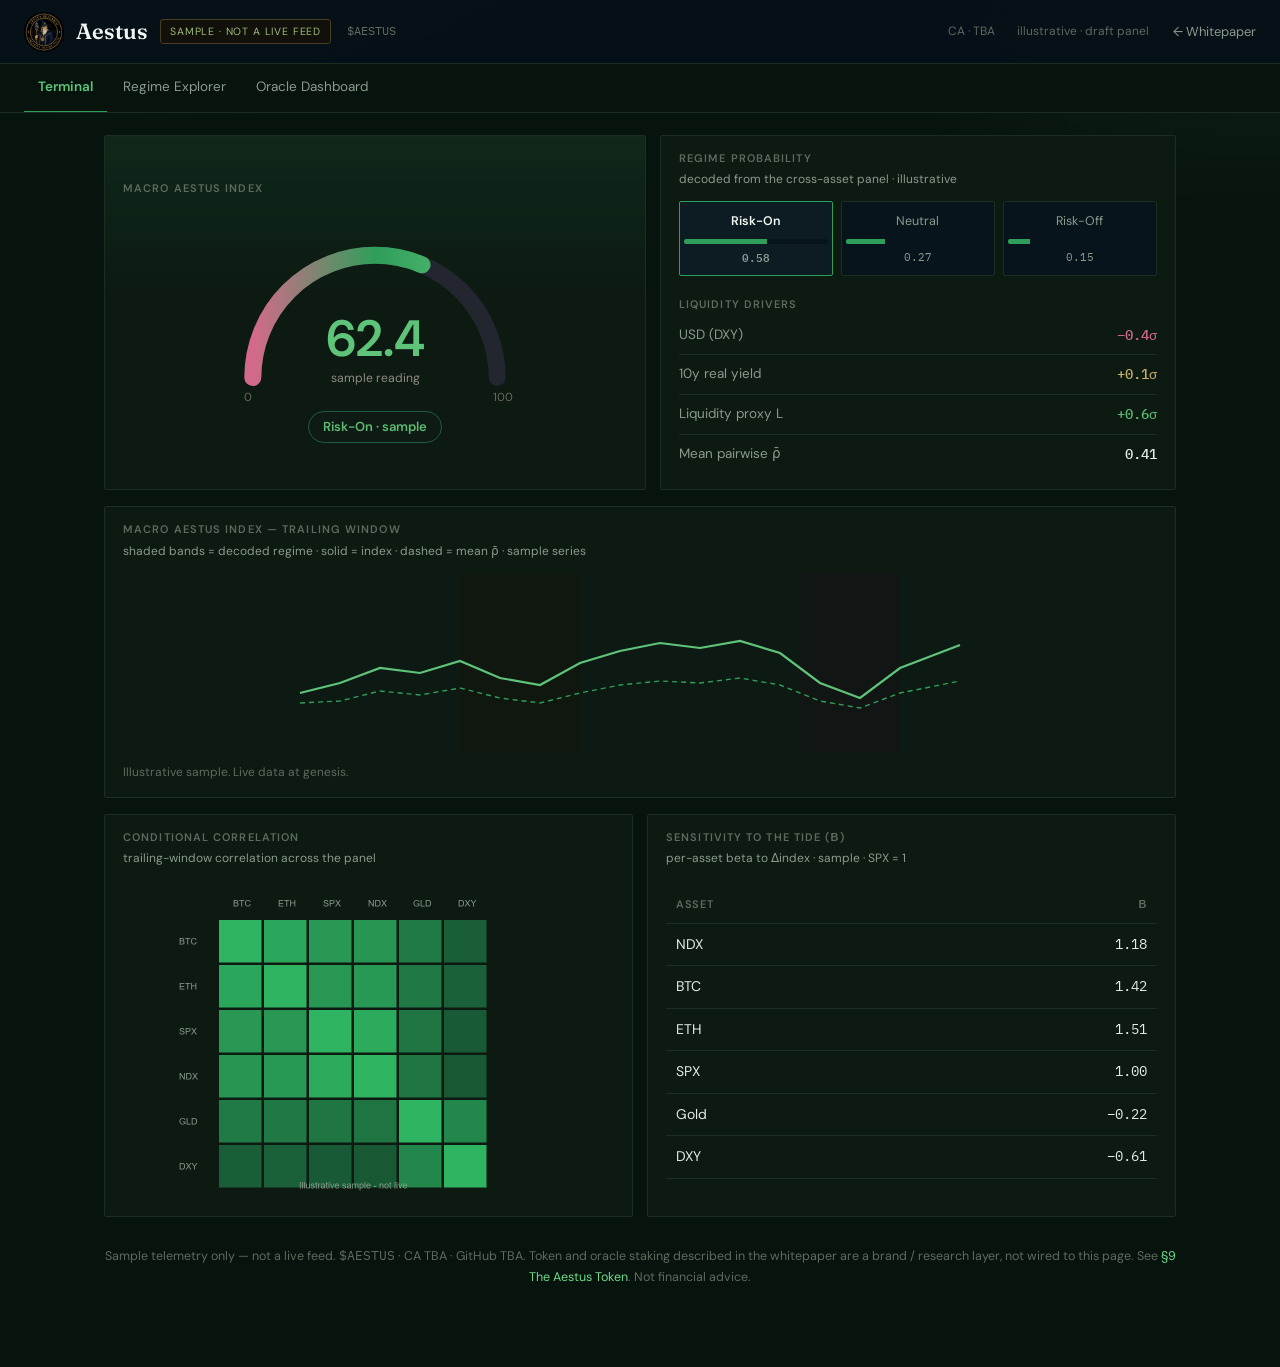
==== commit 7e38b5db: "Retheme Aestus to green-primary Mark research chrome. Co-authored-by: Cursor <cursoragent@cursor.com" ====
--- a/terminal.html
+++ b/terminal.html
@@ -41,13 +41,13 @@
           <defs>
             <linearGradient id="g" x1="0" y1="0" x2="1" y2="0">
               <stop offset="0" stop-color="#d46a8a"/>
-              <stop offset="0.5" stop-color="#6a9fd4"/>
-              <stop offset="1" stop-color="#5dbb72"/>
+              <stop offset="0.5" stop-color="#2f9e5a"/>
+              <stop offset="1" stop-color="#5ec47a"/>
             </linearGradient>
           </defs>
           <path d="M45 168 A 115 115 0 0 1 275 168" fill="none" stroke="#23262e" stroke-width="16" stroke-linecap="round"/>
           <path id="gaugeArc" d="M45 168 A 115 115 0 0 1 275 168" fill="none" stroke="url(#g)" stroke-width="16" stroke-linecap="round" stroke-dasharray="226 1000"/>
-          <text x="160" y="148" text-anchor="middle" font-family="Source Serif 4,serif" font-size="48" font-weight="600" fill="#a9cfee">62.4</text>
+          <text x="160" y="148" text-anchor="middle" font-family="Source Serif 4,serif" font-size="48" font-weight="600" fill="#5ec47a">62.4</text>
           <text x="160" y="172" text-anchor="middle" font-size="11.5" fill="#8f8a80">sample reading</text>
           <text x="40" y="190" text-anchor="middle" font-size="11" fill="#6a665c">0</text>
           <text x="280" y="190" text-anchor="middle" font-size="11" fill="#6a665c">100</text>
@@ -79,9 +79,9 @@
         <rect x="300" y="0" width="220" height="180" fill="#0e1a14" opacity="0.45"/>
         <rect x="520" y="0" width="100" height="180" fill="#1a0e14" opacity="0.4"/>
         <rect x="620" y="0" width="100" height="180" fill="#0e1a14" opacity="0.45"/>
-        <polyline fill="none" stroke="#5eb8a8" stroke-width="2.2"
+        <polyline fill="none" stroke="#5ec47a" stroke-width="2.2"
           points="20,120 60,110 100,95 140,100 180,88 220,105 260,112 300,90 340,78 380,70 420,75 460,68 500,80 540,110 580,125 620,95 680,72"/>
-        <polyline fill="none" stroke="#6a9fd4" stroke-width="1.4" stroke-dasharray="5 4"
+        <polyline fill="none" stroke="#2f9e5a" stroke-width="1.4" stroke-dasharray="5 4"
           points="20,130 60,128 100,118 140,122 180,115 220,125 260,130 300,120 340,112 380,108 420,110 460,105 500,112 540,128 580,135 620,120 680,108"/>
       </svg>
       <div class="note">Illustrative sample. Live data at genesis.</div>
@@ -126,8 +126,8 @@
           <circle cx="305" cy="95" r="34" fill="#1a0e14" stroke="#d46a8a" stroke-width="1.5"/>
           <text x="305" y="92" text-anchor="middle" fill="#fbe7ee" font-size="12" font-weight="600">Risk-Off</text>
           <text x="305" y="108" text-anchor="middle" fill="#d68aa0" font-size="9">ρ̄ → 1</text>
-          <path d="M90 85 Q120 60 145 85" fill="none" stroke="#6a9fd4" stroke-width="1.2"/>
-          <path d="M215 85 Q250 60 270 85" fill="none" stroke="#6a9fd4" stroke-width="1.2"/>
+          <path d="M90 85 Q120 60 145 85" fill="none" stroke="#2f9e5a" stroke-width="1.2"/>
+          <path d="M215 85 Q250 60 270 85" fill="none" stroke="#2f9e5a" stroke-width="1.2"/>
         </svg>
       </div>
       <div class="tcard">
--- a/style.css
+++ b/style.css
@@ -1,18 +1,18 @@
 :root {
-  --bg: #061018;
-  --bg-2: #0a1822;
-  --ink: #e7e2d4;
-  --head: #f5f1e6;
-  --muted: #8a9aa3;
-  --faint: #5c6b74;
-  --rule: #1c2c36;
-  --tide: #2f9e8f;
-  --tide-bright: #5ec4b4;
-  --sand: #d4b483;
-  --link: #7eb8c9;
-  --panel: #0c171f;
+  --bg: #07140e;
+  --bg-2: #0c1c14;
+  --ink: #e4ebe4;
+  --head: #f2f7f2;
+  --muted: #8a9a8c;
+  --faint: #5c6b5e;
+  --rule: #1c2e22;
+  --tide: #2f9e5a;
+  --tide-bright: #5ec47a;
+  --sand: #9cbc7a;
+  --link: #6fd98a;
+  --panel: #0c1a12;
   --green: #5dbb72;
-  --warn: #d4b483;
+  --warn: #c4b06a;
   --off: #d46a8a;
   --bar-h: 64px;
 }
@@ -22,8 +22,8 @@
 body {
   margin: 0;
   background:
-    radial-gradient(1200px 480px at 10% -10%, rgba(47, 158, 143, 0.14), transparent 55%),
-    radial-gradient(900px 420px at 100% 0%, rgba(212, 180, 131, 0.08), transparent 50%),
+    radial-gradient(1200px 480px at 10% -10%, rgba(47, 158, 90, 0.16), transparent 55%),
+    radial-gradient(900px 420px at 100% 0%, rgba(95, 196, 122, 0.08), transparent 50%),
     var(--bg);
   color: var(--ink);
   font-family: "Literata", "Source Serif 4", Georgia, serif;
@@ -135,7 +135,7 @@
 }
 .hero-aside {
   font-family: "DM Sans", sans-serif;
-  background: linear-gradient(160deg, rgba(47,158,143,0.12), transparent 60%), var(--panel);
+  background: linear-gradient(160deg, rgba(47,158,90,0.12), transparent 60%), var(--panel);
   border: 1px solid var(--rule);
   border-radius: 2px;
   padding: 18px 20px;
@@ -165,7 +165,7 @@
   stroke-width: 1.6;
 }
 .tide-svg path.soft {
-  stroke: rgba(47, 158, 143, 0.35);
+  stroke: rgba(47, 158, 90, 0.35);
   stroke-width: 1.2;
 }
 @media (prefers-reduced-motion: no-preference) {
@@ -285,7 +285,7 @@
   height: 96px;
   width: auto;
   border-radius: 50%;
-  filter: drop-shadow(0 8px 24px rgba(47, 158, 143, 0.2));
+  filter: drop-shadow(0 8px 24px rgba(47, 158, 90, 0.2));
 }
 
 h2 {
@@ -401,14 +401,14 @@
 }
 .callout {
   border-left: 3px solid var(--sand);
-  background: rgba(212, 180, 131, 0.06);
+  background: rgba(156, 188, 122, 0.06);
   padding: 12px 16px;
   margin: 20px 0;
   font-size: 16px;
 }
 .honesty {
   border: 1px solid var(--rule);
-  background: linear-gradient(135deg, rgba(47,158,143,0.08), transparent 50%), var(--panel);
+  background: linear-gradient(135deg, rgba(47,158,90,0.08), transparent 50%), var(--panel);
   padding: 18px 20px;
   margin: 22px 0;
   border-radius: 2px;
@@ -584,7 +584,7 @@
   align-items: center;
   justify-content: center;
   background:
-    linear-gradient(180deg, rgba(47,158,143,0.1), transparent 45%),
+    linear-gradient(180deg, rgba(47,158,90,0.1), transparent 45%),
     var(--panel);
 }
 .regime-tag {
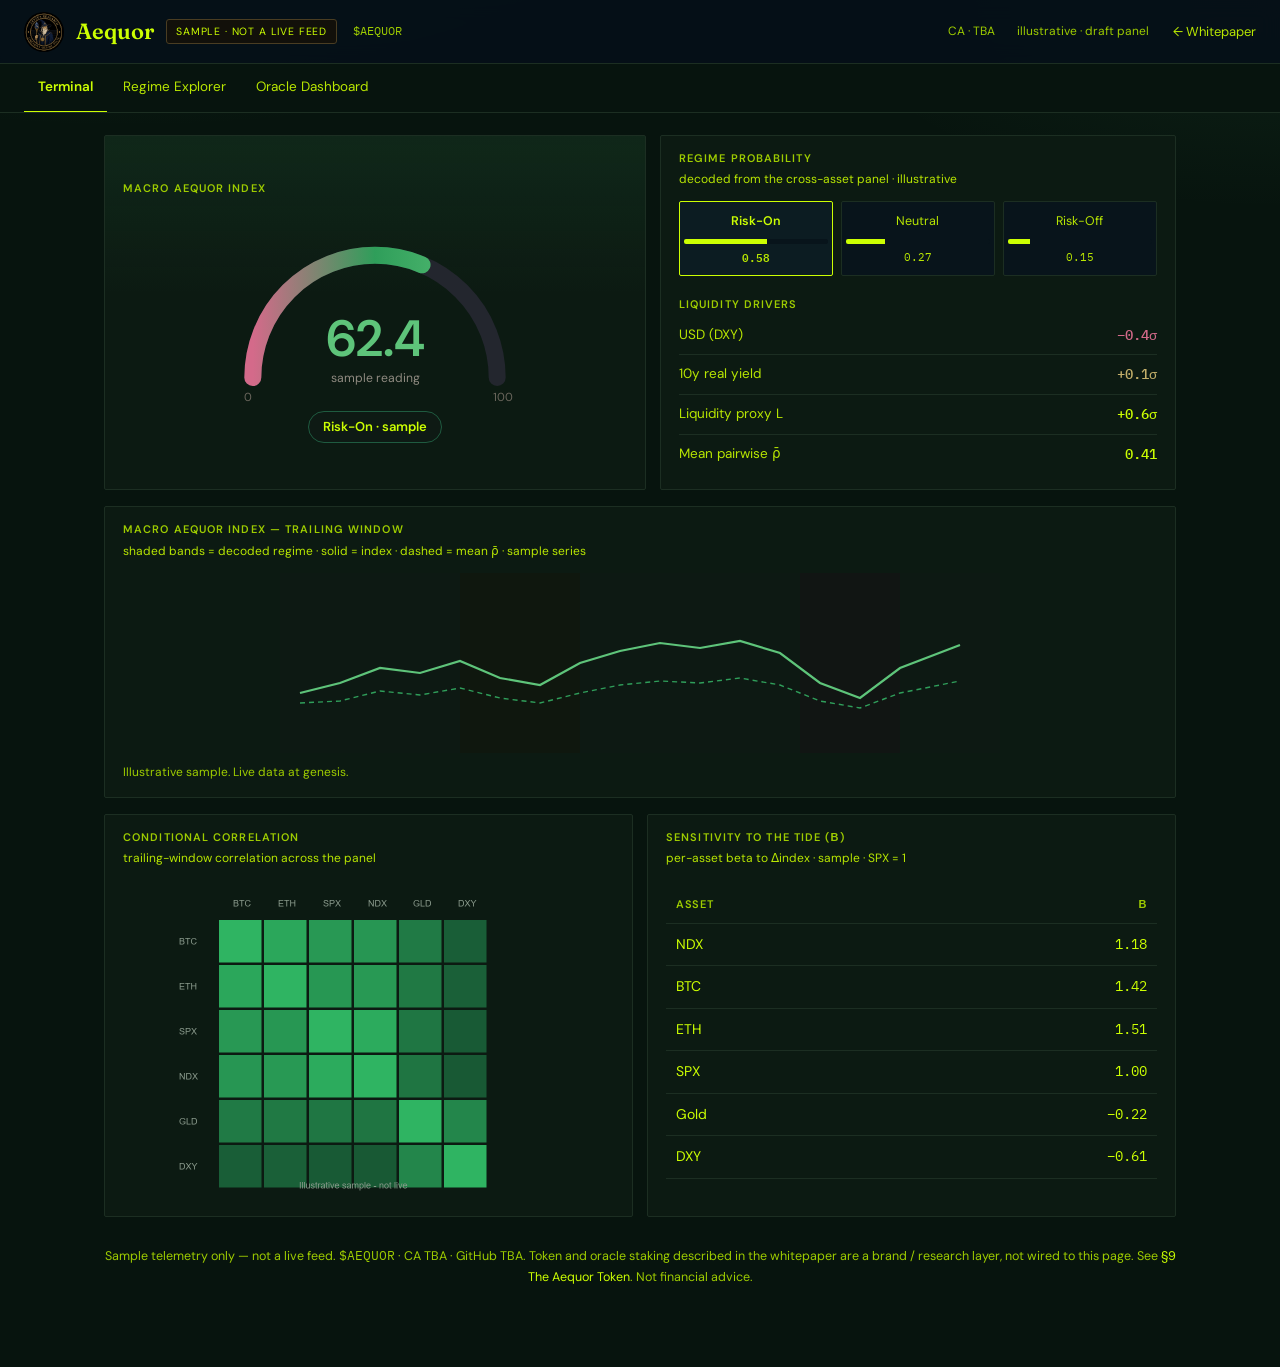
==== commit e535f2d1: "Rename Aestus brand to Aequor and lock text to Robinhood lime. Co-authored-by: Cursor <cursoragent@c" ====
--- a/terminal.html
+++ b/terminal.html
@@ -3,8 +3,8 @@
 <head>
   <meta charset="UTF-8" />
   <meta name="viewport" content="width=device-width, initial-scale=1" />
-  <title>Aestus Terminal</title>
-  <meta name="description" content="Aestus Terminal — sample reading of the Macro Aestus Index." />
+  <title>Aequor Terminal</title>
+  <meta name="description" content="Aequor Terminal — sample reading of the Macro Aequor Index." />
   <link rel="icon" href="assets/favicon.ico" sizes="any" />
   <link rel="icon" type="image/png" sizes="32x32" href="assets/favicon-32.png" />
   <link rel="icon" type="image/png" sizes="16x16" href="assets/favicon-16.png" />
@@ -16,10 +16,10 @@
 </head>
 <body class="terminal-page">
 <div class="topbar">
-  <img src="assets/logo.png" alt="Aestus" />
-  <span class="name">Aestus</span>
+  <img src="assets/logo.png" alt="Aequor" />
+  <span class="name">Aequor</span>
   <span class="badge">SAMPLE · not a live feed</span>
-  <span class="meta mono" style="margin-left:4px">$AESTUS</span>
+  <span class="meta mono" style="margin-left:4px">$AEQUOR</span>
   <span class="spacer"></span>
   <span class="meta">CA · TBA</span>
   <span class="meta" style="margin-left:10px">illustrative · draft panel</span>
@@ -36,7 +36,7 @@
   <section class="view active" id="view-terminal">
     <div class="grid row12">
       <div class="tcard gaugewrap">
-        <h2 style="align-self:flex-start">Macro Aestus Index</h2>
+        <h2 style="align-self:flex-start">Macro Aequor Index</h2>
         <svg viewBox="0 0 320 196" style="width:100%;max-width:340px" aria-label="Sample index gauge">
           <defs>
             <linearGradient id="g" x1="0" y1="0" x2="1" y2="0">
@@ -71,7 +71,7 @@
     </div>
 
     <div class="tcard" style="margin-top:16px">
-      <h2>Macro Aestus Index — trailing window</h2>
+      <h2>Macro Aequor Index — trailing window</h2>
       <div class="sub">shaded bands = decoded regime · solid = index · dashed = mean ρ̄ · sample series</div>
       <svg class="sample-chart" viewBox="0 0 720 180" aria-hidden="true">
         <rect x="0" y="0" width="180" height="180" fill="#0e1a14" opacity="0.45"/>
@@ -188,16 +188,16 @@
         <div class="flow-arrow">→</div>
         <div class="flow-node"><div class="lbl">Bridge</div><div class="ln">signed report</div><div class="ln mono">{regime, T, hash, sig}</div></div>
         <div class="flow-arrow">→</div>
-        <div class="flow-node"><div class="lbl">On-chain · L2</div><div class="ln mono">AestusOracle.sol</div><div class="ln">store · challenge · finalize</div></div>
+        <div class="flow-node"><div class="lbl">On-chain · L2</div><div class="ln mono">AequorOracle.sol</div><div class="ln">store · challenge · finalize</div></div>
       </div>
     </div>
   </section>
 
   <div class="foot">
     Sample telemetry only — not a live feed.
-    <span class="mono">$AESTUS</span> · CA TBA · GitHub TBA.
+    <span class="mono">$AEQUOR</span> · CA TBA · GitHub TBA.
     Token and oracle staking described in the whitepaper are a brand / research layer,
-    not wired to this page. See <a href="index.html#token">§9 The Aestus Token</a>.
+    not wired to this page. See <a href="index.html#token">§9 The Aequor Token</a>.
     Not financial advice.
   </div>
 </div>
--- a/style.css
+++ b/style.css
@@ -1,17 +1,18 @@
 :root {
   --bg: #07140e;
   --bg-2: #0c1c14;
-  --ink: #e4ebe4;
-  --head: #f2f7f2;
-  --muted: #8a9a8c;
-  --faint: #5c6b5e;
+  /* Text greens locked to Robinhood lime extracted from reference (#ccff02) */
+  --ink: #ccff02;
+  --head: #ccff02;
+  --muted: #b8e602;
+  --faint: #9ecc00;
   --rule: #1c2e22;
-  --tide: #2f9e5a;
-  --tide-bright: #5ec47a;
-  --sand: #9cbc7a;
-  --link: #6fd98a;
+  --tide: #ccff02;
+  --tide-bright: #ccff02;
+  --sand: #ccff02;
+  --link: #ccff02;
   --panel: #0c1a12;
-  --green: #5dbb72;
+  --green: #ccff02;
   --warn: #c4b06a;
   --off: #d46a8a;
   --bar-h: 64px;
@@ -344,7 +345,7 @@
   font-family: "IBM Plex Mono", monospace;
   font-size: 12.5px;
   line-height: 1.55;
-  color: #c5d0d4;
+  color: var(--ink);
 }
 pre { padding: 14px 16px; overflow-x: auto; }
 .algo .algo-title {
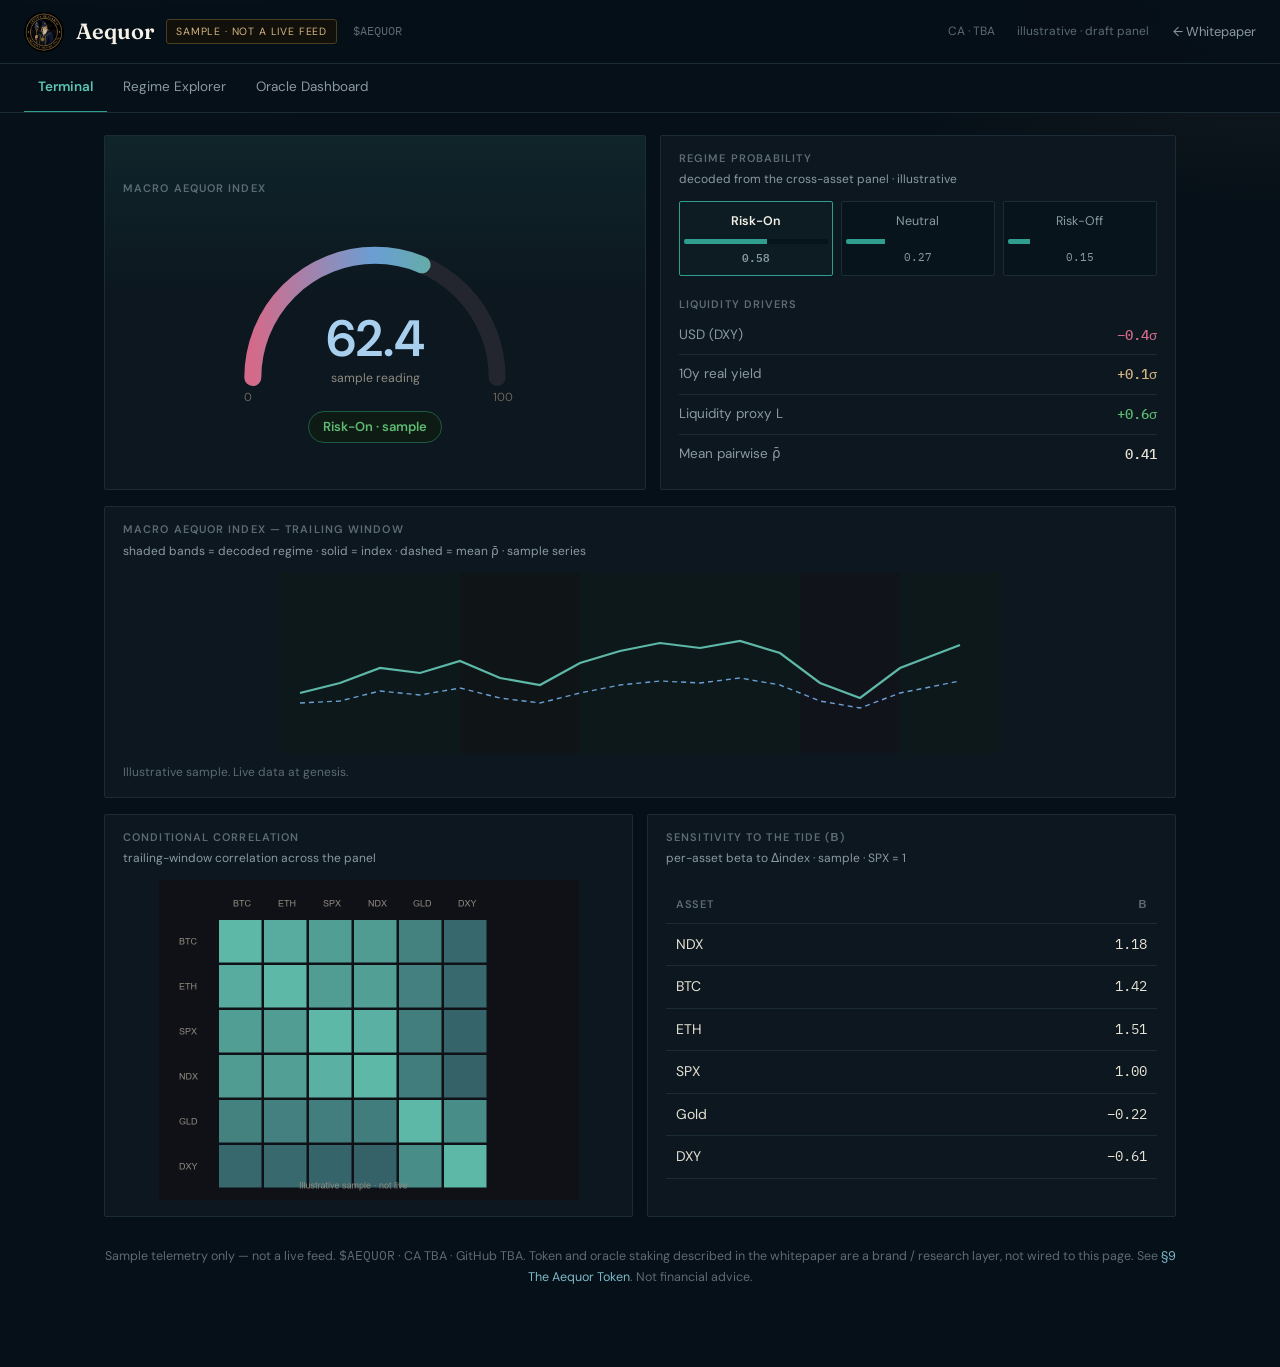
==== commit 9cd494a1: "Restore Aequor site to pre-green blue-teal palette. Co-authored-by: Cursor <cursoragent@cursor.com>" ====
--- a/terminal.html
+++ b/terminal.html
@@ -41,13 +41,13 @@
           <defs>
             <linearGradient id="g" x1="0" y1="0" x2="1" y2="0">
               <stop offset="0" stop-color="#d46a8a"/>
-              <stop offset="0.5" stop-color="#2f9e5a"/>
-              <stop offset="1" stop-color="#5ec47a"/>
+              <stop offset="0.5" stop-color="#6a9fd4"/>
+              <stop offset="1" stop-color="#5dbb72"/>
             </linearGradient>
           </defs>
           <path d="M45 168 A 115 115 0 0 1 275 168" fill="none" stroke="#23262e" stroke-width="16" stroke-linecap="round"/>
           <path id="gaugeArc" d="M45 168 A 115 115 0 0 1 275 168" fill="none" stroke="url(#g)" stroke-width="16" stroke-linecap="round" stroke-dasharray="226 1000"/>
-          <text x="160" y="148" text-anchor="middle" font-family="Source Serif 4,serif" font-size="48" font-weight="600" fill="#5ec47a">62.4</text>
+          <text x="160" y="148" text-anchor="middle" font-family="Source Serif 4,serif" font-size="48" font-weight="600" fill="#a9cfee">62.4</text>
           <text x="160" y="172" text-anchor="middle" font-size="11.5" fill="#8f8a80">sample reading</text>
           <text x="40" y="190" text-anchor="middle" font-size="11" fill="#6a665c">0</text>
           <text x="280" y="190" text-anchor="middle" font-size="11" fill="#6a665c">100</text>
@@ -79,9 +79,9 @@
         <rect x="300" y="0" width="220" height="180" fill="#0e1a14" opacity="0.45"/>
         <rect x="520" y="0" width="100" height="180" fill="#1a0e14" opacity="0.4"/>
         <rect x="620" y="0" width="100" height="180" fill="#0e1a14" opacity="0.45"/>
-        <polyline fill="none" stroke="#5ec47a" stroke-width="2.2"
+        <polyline fill="none" stroke="#5eb8a8" stroke-width="2.2"
           points="20,120 60,110 100,95 140,100 180,88 220,105 260,112 300,90 340,78 380,70 420,75 460,68 500,80 540,110 580,125 620,95 680,72"/>
-        <polyline fill="none" stroke="#2f9e5a" stroke-width="1.4" stroke-dasharray="5 4"
+        <polyline fill="none" stroke="#6a9fd4" stroke-width="1.4" stroke-dasharray="5 4"
           points="20,130 60,128 100,118 140,122 180,115 220,125 260,130 300,120 340,112 380,108 420,110 460,105 500,112 540,128 580,135 620,120 680,108"/>
       </svg>
       <div class="note">Illustrative sample. Live data at genesis.</div>
@@ -126,8 +126,8 @@
           <circle cx="305" cy="95" r="34" fill="#1a0e14" stroke="#d46a8a" stroke-width="1.5"/>
           <text x="305" y="92" text-anchor="middle" fill="#fbe7ee" font-size="12" font-weight="600">Risk-Off</text>
           <text x="305" y="108" text-anchor="middle" fill="#d68aa0" font-size="9">ρ̄ → 1</text>
-          <path d="M90 85 Q120 60 145 85" fill="none" stroke="#2f9e5a" stroke-width="1.2"/>
-          <path d="M215 85 Q250 60 270 85" fill="none" stroke="#2f9e5a" stroke-width="1.2"/>
+          <path d="M90 85 Q120 60 145 85" fill="none" stroke="#6a9fd4" stroke-width="1.2"/>
+          <path d="M215 85 Q250 60 270 85" fill="none" stroke="#6a9fd4" stroke-width="1.2"/>
         </svg>
       </div>
       <div class="tcard">
--- a/style.css
+++ b/style.css
@@ -1,19 +1,18 @@
 :root {
-  --bg: #07140e;
-  --bg-2: #0c1c14;
-  /* Text greens locked to Robinhood lime extracted from reference (#ccff02) */
-  --ink: #ccff02;
-  --head: #ccff02;
-  --muted: #b8e602;
-  --faint: #9ecc00;
-  --rule: #1c2e22;
-  --tide: #ccff02;
-  --tide-bright: #ccff02;
-  --sand: #ccff02;
-  --link: #ccff02;
-  --panel: #0c1a12;
-  --green: #ccff02;
-  --warn: #c4b06a;
+  --bg: #061018;
+  --bg-2: #0a1822;
+  --ink: #e7e2d4;
+  --head: #f5f1e6;
+  --muted: #8a9aa3;
+  --faint: #5c6b74;
+  --rule: #1c2c36;
+  --tide: #2f9e8f;
+  --tide-bright: #5ec4b4;
+  --sand: #d4b483;
+  --link: #7eb8c9;
+  --panel: #0c171f;
+  --green: #5dbb72;
+  --warn: #d4b483;
   --off: #d46a8a;
   --bar-h: 64px;
 }
@@ -23,8 +22,8 @@
 body {
   margin: 0;
   background:
-    radial-gradient(1200px 480px at 10% -10%, rgba(47, 158, 90, 0.16), transparent 55%),
-    radial-gradient(900px 420px at 100% 0%, rgba(95, 196, 122, 0.08), transparent 50%),
+    radial-gradient(1200px 480px at 10% -10%, rgba(47, 158, 143, 0.14), transparent 55%),
+    radial-gradient(900px 420px at 100% 0%, rgba(212, 180, 131, 0.08), transparent 50%),
     var(--bg);
   color: var(--ink);
   font-family: "Literata", "Source Serif 4", Georgia, serif;
@@ -136,7 +135,7 @@
 }
 .hero-aside {
   font-family: "DM Sans", sans-serif;
-  background: linear-gradient(160deg, rgba(47,158,90,0.12), transparent 60%), var(--panel);
+  background: linear-gradient(160deg, rgba(47,158,143,0.12), transparent 60%), var(--panel);
   border: 1px solid var(--rule);
   border-radius: 2px;
   padding: 18px 20px;
@@ -166,7 +165,7 @@
   stroke-width: 1.6;
 }
 .tide-svg path.soft {
-  stroke: rgba(47, 158, 90, 0.35);
+  stroke: rgba(47, 158, 143, 0.35);
   stroke-width: 1.2;
 }
 @media (prefers-reduced-motion: no-preference) {
@@ -286,7 +285,7 @@
   height: 96px;
   width: auto;
   border-radius: 50%;
-  filter: drop-shadow(0 8px 24px rgba(47, 158, 90, 0.2));
+  filter: drop-shadow(0 8px 24px rgba(47, 158, 143, 0.2));
 }
 
 h2 {
@@ -345,7 +344,7 @@
   font-family: "IBM Plex Mono", monospace;
   font-size: 12.5px;
   line-height: 1.55;
-  color: var(--ink);
+  color: #c5d0d4;
 }
 pre { padding: 14px 16px; overflow-x: auto; }
 .algo .algo-title {
@@ -402,14 +401,14 @@
 }
 .callout {
   border-left: 3px solid var(--sand);
-  background: rgba(156, 188, 122, 0.06);
+  background: rgba(212, 180, 131, 0.06);
   padding: 12px 16px;
   margin: 20px 0;
   font-size: 16px;
 }
 .honesty {
   border: 1px solid var(--rule);
-  background: linear-gradient(135deg, rgba(47,158,90,0.08), transparent 50%), var(--panel);
+  background: linear-gradient(135deg, rgba(47,158,143,0.08), transparent 50%), var(--panel);
   padding: 18px 20px;
   margin: 22px 0;
   border-radius: 2px;
@@ -585,7 +584,7 @@
   align-items: center;
   justify-content: center;
   background:
-    linear-gradient(180deg, rgba(47,158,90,0.1), transparent 45%),
+    linear-gradient(180deg, rgba(47,158,143,0.1), transparent 45%),
     var(--panel);
 }
 .regime-tag {
